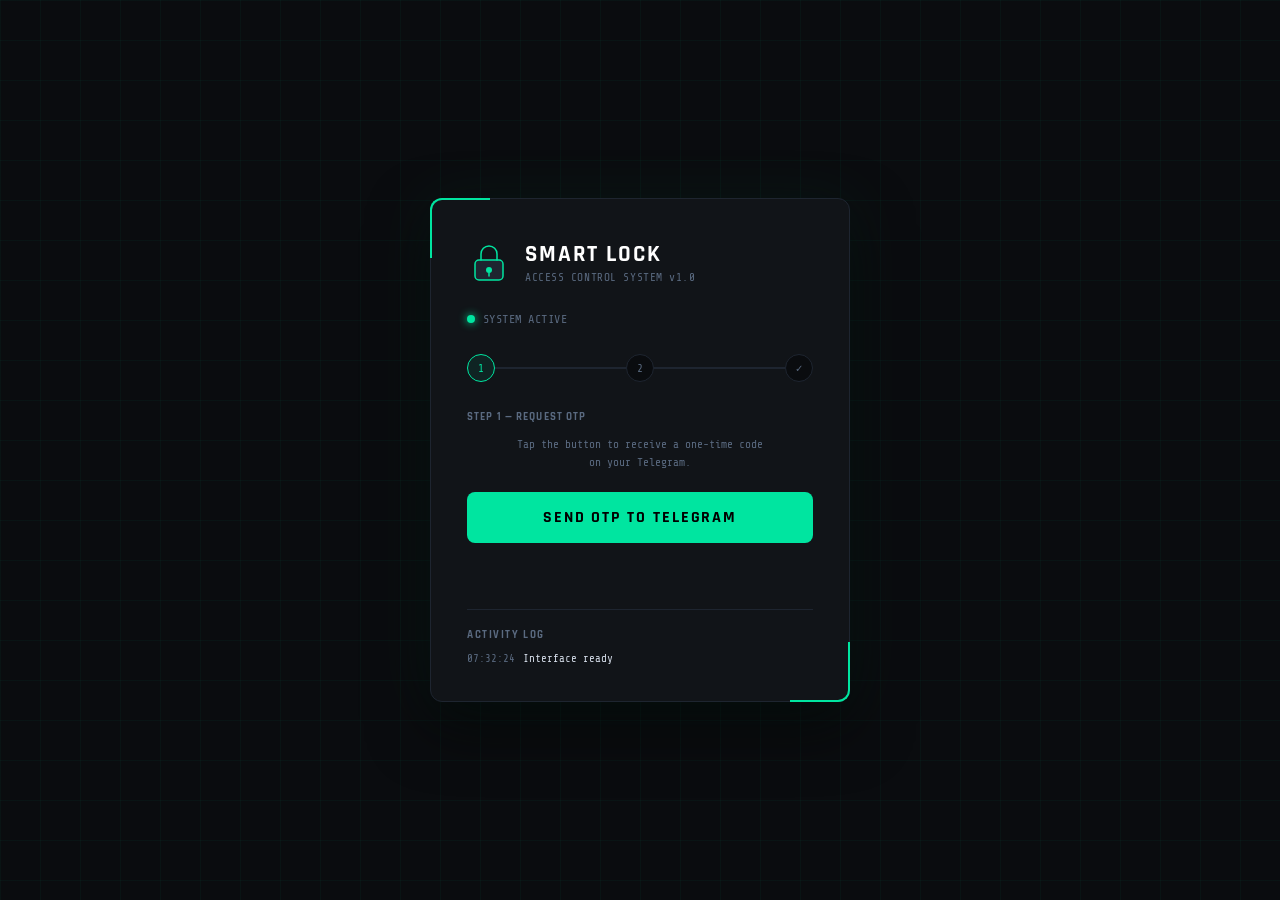
==== OneDrive/Desktop/files lock/index.html @ 022e4583 "updates" ====
<!DOCTYPE html>
<html lang="en">
<head>
  <meta charset="UTF-8"/>
  <meta name="viewport" content="width=device-width, initial-scale=1.0"/>
  <title>Smart Lock</title>
  <link rel="preconnect" href="https://fonts.googleapis.com"/>
  <link href="https://fonts.googleapis.com/css2?family=Share+Tech+Mono&family=Rajdhani:wght@400;600;700&display=swap" rel="stylesheet"/>

  <style>
    *, *::before, *::after { box-sizing: border-box; margin: 0; padding: 0; }

    :root {
      --bg:         #0a0c0f;
      --surface:    #111418;
      --border:     #1e2530;
      --accent:     #00e5a0;
      --accent-dim: #00a86b;
      --danger:     #ff4757;
      --warn:       #ffb830;
      --text:       #d4dce8;
      --muted:      #5a6a80;
      --mono:       'Share Tech Mono', monospace;
      --sans:       'Rajdhani', sans-serif;
    }

    html, body {
      height: 100%;
      background: var(--bg);
      color: var(--text);
      font-family: var(--sans);
      font-size: 16px;
      -webkit-font-smoothing: antialiased;
    }

    body {
      display: flex;
      align-items: center;
      justify-content: center;
      min-height: 100vh;
    }

    body::before {
      content: '';
      position: fixed; inset: 0;
      background-image:
        linear-gradient(rgba(0,229,160,.04) 1px, transparent 1px),
        linear-gradient(90deg, rgba(0,229,160,.04) 1px, transparent 1px);
      background-size: 40px 40px;
      pointer-events: none;
    }

    /* ── Card ── */
    .card {
      position: relative;
      width: min(420px, 92vw);
      background: var(--surface);
      border: 1px solid var(--border);
      border-radius: 12px;
      padding: 40px 36px 36px;
      box-shadow: 0 0 60px rgba(0,229,160,.06), 0 24px 60px rgba(0,0,0,.6);
    }
    .card::before {
      content: '';
      position: absolute;
      top: -1px; left: -1px;
      width: 60px; height: 60px;
      border-top: 2px solid var(--accent);
      border-left: 2px solid var(--accent);
      border-radius: 12px 0 0 0;
    }
    .card::after {
      content: '';
      position: absolute;
      bottom: -1px; right: -1px;
      width: 60px; height: 60px;
      border-bottom: 2px solid var(--accent);
      border-right: 2px solid var(--accent);
      border-radius: 0 0 12px 0;
    }

    /* ── Header ── */
    .header {
      display: flex;
      align-items: center;
      gap: 14px;
      margin-bottom: 28px;
    }
    .lock-icon { width: 44px; height: 44px; flex-shrink: 0; }
    .lock-icon .shackle {
      transition: transform .5s cubic-bezier(.34,1.56,.64,1);
      transform-origin: 50% 80%;
    }
    .card.unlocked .lock-icon .shackle {
      transform: rotate(-40deg) translateY(-3px);
    }
    .title-group h1 {
      font-size: 1.45rem; font-weight: 700;
      letter-spacing: .08em; text-transform: uppercase; color: #fff;
    }
    .title-group p {
      font-family: var(--mono); font-size: .7rem;
      color: var(--muted); letter-spacing: .05em; margin-top: 2px;
    }

    /* ── Status ── */
    .status-row {
      display: flex; align-items: center; gap: 8px;
      font-family: var(--mono); font-size: .75rem;
      color: var(--muted); margin-bottom: 28px; letter-spacing: .04em;
    }
    .dot {
      width: 8px; height: 8px; border-radius: 50%;
      background: var(--muted); flex-shrink: 0;
      transition: background .3s, box-shadow .3s;
    }
    .dot.online  { background: var(--accent); box-shadow: 0 0 8px var(--accent); }
    .dot.success { background: var(--accent); box-shadow: 0 0 12px var(--accent); animation: pulse 1s ease 3; }
    .dot.warn    { background: var(--warn);   box-shadow: 0 0 8px var(--warn); }
    .dot.error   { background: var(--danger); box-shadow: 0 0 8px var(--danger); }
    @keyframes pulse {
      0%,100% { box-shadow: 0 0 8px var(--accent); }
      50%     { box-shadow: 0 0 20px var(--accent), 0 0 40px rgba(0,229,160,.4); }
    }

    /* ── Step indicator ── */
    .step-indicator {
      display: flex; align-items: center; margin-bottom: 28px;
    }
    .s-dot {
      width: 28px; height: 28px; border-radius: 50%;
      border: 1.5px solid var(--border); background: var(--bg);
      display: flex; align-items: center; justify-content: center;
      font-family: var(--mono); font-size: .7rem; color: var(--muted);
      flex-shrink: 0; transition: all .3s;
    }
    .s-dot.active { border-color: var(--accent); color: var(--accent); background: rgba(0,229,160,.08); }
    .s-dot.done   { border-color: var(--accent-dim); background: var(--accent-dim); color: #000; }
    .s-line { flex: 1; height: 1.5px; background: var(--border); transition: background .3s; }
    .s-line.done { background: var(--accent-dim); }

    /* ── Steps ── */
    .step { display: none; }
    .step.active { display: block; }

    .step-label {
      font-size: .7rem; font-weight: 700;
      letter-spacing: .1em; text-transform: uppercase;
      color: var(--muted); margin-bottom: 12px;
    }

    /* ── Input ── */
    .input-label {
      display: block; font-size: .75rem; font-weight: 600;
      letter-spacing: .12em; text-transform: uppercase;
      color: var(--muted); margin-bottom: 8px;
    }
    .otp-input {
      width: 100%; background: var(--bg);
      border: 1px solid var(--border); border-radius: 8px;
      padding: 14px 16px; font-family: var(--mono);
      font-size: 1.5rem; letter-spacing: .3em;
      color: var(--text); outline: none; text-align: center;
      transition: border-color .2s, box-shadow .2s;
    }
    .otp-input:focus {
      border-color: var(--accent-dim);
      box-shadow: 0 0 0 3px rgba(0,229,160,.1);
    }
    .otp-input::placeholder { letter-spacing: .15em; color: var(--muted); font-size: 1rem; }

    .hint {
      font-family: var(--mono); font-size: .7rem;
      color: var(--muted); margin-top: 10px;
      text-align: center; line-height: 1.6;
    }

    /* ── Buttons ── */
    .btn {
      margin-top: 20px; width: 100%; padding: 15px;
      border: none; border-radius: 8px; font-family: var(--sans);
      font-size: 1rem; font-weight: 700; letter-spacing: .12em;
      text-transform: uppercase; cursor: pointer;
      transition: background .2s, transform .15s, box-shadow .2s;
    }
    .btn:disabled { opacity: .45; cursor: not-allowed; }
    .btn:active:not(:disabled) { transform: scale(.97); }

    .btn-primary { background: var(--accent); color: #000; }
    .btn-primary:hover:not(:disabled) {
      background: #1affc0;
      box-shadow: 0 0 24px rgba(0,229,160,.4);
    }
    .btn-ghost {
      background: transparent; color: var(--muted);
      border: 1px solid var(--border); margin-top: 10px;
      font-size: .8rem; padding: 10px;
    }
    .btn-ghost:hover:not(:disabled) { color: var(--text); border-color: var(--muted); }

    .btn .spinner {
      display: none; width: 16px; height: 16px;
      border: 2px solid rgba(0,0,0,.3); border-top-color: #000;
      border-radius: 50%; animation: spin .7s linear infinite; margin: 0 auto;
    }
    .btn.loading .btn-text { display: none; }
    .btn.loading .spinner  { display: block; }
    @keyframes spin { to { transform: rotate(360deg); } }

    /* ── Toast ── */
    .toast {
      margin-top: 16px; padding: 11px 15px; border-radius: 8px;
      font-family: var(--mono); font-size: .75rem; letter-spacing: .04em;
      opacity: 0; transform: translateY(6px);
      transition: opacity .3s, transform .3s; pointer-events: none;
    }
    .toast.show { opacity: 1; transform: translateY(0); }
    .toast.success { background: rgba(0,229,160,.1); border: 1px solid rgba(0,229,160,.3); color: var(--accent); }
    .toast.error   { background: rgba(255,71,87,.1);  border: 1px solid rgba(255,71,87,.3);  color: var(--danger); }
    .toast.warn    { background: rgba(255,184,48,.1); border: 1px solid rgba(255,184,48,.3); color: var(--warn); }

    /* ── Success screen ── */
    .success-icon { text-align: center; padding: 12px 0 16px; }
    .success-icon svg { margin-bottom: 16px; }
    .success-title {
      font-size: 1.2rem; font-weight: 700;
      letter-spacing: .08em; color: #fff; text-transform: uppercase;
    }

    /* ── Log ── */
    .log-section { margin-top: 28px; border-top: 1px solid var(--border); padding-top: 18px; }
    .log-title {
      font-size: .7rem; font-weight: 700;
      letter-spacing: .14em; text-transform: uppercase;
      color: var(--muted); margin-bottom: 10px;
    }
    .log-feed {
      list-style: none; display: flex; flex-direction: column;
      gap: 6px; max-height: 110px; overflow-y: auto;
    }
    .log-feed::-webkit-scrollbar { width: 3px; }
    .log-feed::-webkit-scrollbar-thumb { background: var(--border); border-radius: 2px; }
    .log-entry {
      font-family: var(--mono); font-size: .68rem;
      color: var(--muted); display: flex; gap: 8px;
      animation: slideIn .25s ease;
    }
    @keyframes slideIn {
      from { opacity: 0; transform: translateX(-6px); }
      to   { opacity: 1; transform: none; }
    }
    .log-entry .log-time { flex-shrink: 0; }
    .log-entry .log-ok   { color: var(--accent); }
    .log-entry .log-err  { color: var(--danger); }
    .log-entry .log-warn { color: var(--warn); }
    .log-entry .log-info { color: var(--text); }
  </style>
</head>
<body>
<div class="card" id="card">

  <!-- Header -->
  <div class="header">
    <svg class="lock-icon" viewBox="0 0 44 44" fill="none" xmlns="http://www.w3.org/2000/svg">
      <rect x="8" y="20" width="28" height="20" rx="4" fill="#1e2530" stroke="#00e5a0" stroke-width="1.5"/>
      <path class="shackle" d="M14 20V14a8 8 0 1 1 16 0v6" stroke="#00e5a0" stroke-width="1.5" stroke-linecap="round" fill="none"/>
      <circle cx="22" cy="30" r="3" fill="#00e5a0"/>
      <line x1="22" y1="33" x2="22" y2="36" stroke="#00e5a0" stroke-width="1.5" stroke-linecap="round"/>
    </svg>
    <div class="title-group">
      <h1>Smart Lock</h1>
      <p>ACCESS CONTROL SYSTEM v1.0</p>
    </div>
  </div>

  <!-- Status -->
  <div class="status-row">
    <div class="dot online" id="statusDot"></div>
    <span id="statusText">SYSTEM ACTIVE</span>
  </div>

  <!-- Step indicator (3 steps) -->
  <div class="step-indicator">
    <div class="s-dot active" id="ind1">1</div>
    <div class="s-line"       id="line1"></div>
    <div class="s-dot"        id="ind2">2</div>
    <div class="s-line"       id="line2"></div>
    <div class="s-dot"        id="ind3">✓</div>
  </div>

  <!-- ══ STEP 1 : Request OTP ══ -->
  <div class="step active" id="step1">
    <div class="step-label">Step 1 — Request OTP</div>
    <p class="hint">Tap the button to receive a one-time code<br>on your Telegram.</p>
    <button class="btn btn-primary" id="sendOtpBtn" onclick="sendOtp()">
      <span class="btn-text">SEND OTP TO TELEGRAM</span>
      <span class="spinner"></span>
    </button>
    <div class="toast" id="toast1"></div>
  </div>

  <!-- ══ STEP 2 : Enter OTP ══ -->
  <div class="step" id="step2">
    <div class="step-label">Step 2 — Enter OTP</div>
    <label class="input-label" for="otpInput">4-digit code from Telegram</label>
    <input
      class="otp-input" id="otpInput"
      type="text" inputmode="numeric"
      maxlength="4" placeholder="• • • •" autocomplete="off"
    />
    <button class="btn btn-primary" id="verifyBtn" onclick="verifyOtp()">
      <span class="btn-text">VERIFY &amp; UNLOCK</span>
      <span class="spinner"></span>
    </button>
    <button class="btn btn-ghost" onclick="resetToStep1()">← Request a new OTP</button>
    <div class="toast" id="toast2"></div>
  </div>

  <!-- ══ STEP 3 : Success ══ -->
  <div class="step" id="step3">
    <div class="success-icon">
      <svg width="56" height="56" viewBox="0 0 56 56" fill="none">
        <circle cx="28" cy="28" r="27" stroke="#00e5a0" stroke-width="1.5" fill="rgba(0,229,160,.08)"/>
        <path d="M17 28.5l8 8 14-16" stroke="#00e5a0" stroke-width="2" stroke-linecap="round" stroke-linejoin="round"/>
      </svg>
      <div class="success-title">Door Unlocked</div>
      <p class="hint" style="margin-top:10px">Relay is active. Lock resets automatically.</p>
    </div>
    <button class="btn btn-ghost" style="margin-top:20px" onclick="resetToStep1()">DONE / LOCK AGAIN</button>
  </div>

  <!-- Activity log -->
  <div class="log-section">
    <div class="log-title">Activity Log</div>
    <ul class="log-feed" id="logFeed"></ul>
  </div>

</div>

<script>
  // ════════════════════════════════════════════════
  //  CONFIG
  // ════════════════════════════════════════════════
  const API_URL = "https://script.google.com/macros/s/AKfycbwxT4UXNYJZGtFWGc_sHcWmUQrHfmm1KmGc2x3aWsHosBaII69DHyY8kfr-iMJT_iox3w/exec";
  const API_KEY = "satyam123";
  // ════════════════════════════════════════════════

  // DOM
  const $  = id => document.getElementById(id);
  const statusDot  = $("statusDot");
  const statusText = $("statusText");
  const card       = $("card");
  const logFeed    = $("logFeed");
  const sendOtpBtn = $("sendOtpBtn");
  const verifyBtn  = $("verifyBtn");
  const otpInput   = $("otpInput");
  const toast1     = $("toast1");
  const toast2     = $("toast2");
  const stepEls    = [$("step1"),  $("step2"),  $("step3")];
  const indEls     = [$("ind1"),   $("ind2"),   $("ind3")];
  const lineEls    = [$("line1"),  $("line2")];

  otpInput.addEventListener("keyup", e => { if (e.key === "Enter") verifyOtp(); });

  // ── Helpers ──────────────────────────────────

  function setStatus(cls, text) {
    statusDot.className    = "dot " + cls;
    statusText.textContent = text;
  }

  function toast(el, type, msg) {
    el.className = "toast " + type;
    el.textContent = msg;
    void el.offsetWidth;
    el.classList.add("show");
    setTimeout(() => el.classList.remove("show"), 4500);
  }

  function log(type, msg) {
    const t  = new Date().toLocaleTimeString("en-GB", { hour12: false });
    const li = document.createElement("li");
    li.className = "log-entry";
    li.innerHTML = `<span class="log-time">${t}</span><span class="log-${type}">${msg}</span>`;
    logFeed.prepend(li);
    while (logFeed.children.length > 25) logFeed.removeChild(logFeed.lastChild);
  }

  function busy(btn, on) {
    btn.disabled = on;
    btn.classList.toggle("loading", on);
  }

  function goStep(n) {
    stepEls.forEach((s, i) => s.classList.toggle("active", i === n));
    indEls.forEach((d, i) => {
      d.className = "s-dot";
      if (i < n)       d.classList.add("done");
      else if (i === n) d.classList.add("active");
    });
    lineEls.forEach((l, i) => l.classList.toggle("done", i < n));
    card.classList.toggle("unlocked", n === 2);
    if (n === 2) {
      setStatus("success", "DOOR UNLOCKED");
      setTimeout(resetToStep1, 8000);   // auto-reset after 8 s
    }
  }

  function resetToStep1() {
    otpInput.value = "";
    setStatus("online", "SYSTEM ACTIVE");
    goStep(0);
  }

  async function api(payload) {
    // ROOT CAUSE FIX:
    // Apps Script URLs redirect from script.google.com → script.googleusercontent.com.
    // Browsers follow that redirect but silently DROP the POST body (per HTTP spec).
    // The body never arrives, Apps Script gets nothing, request fails.
    //
    // SOLUTION: Use GET with all params in the query string.
    //   - No body to lose on redirect.
    //   - No CORS preflight (GET is a simple request).
    //   - doGet() in Code.gs already handles request_unlock and verify_otp.
    const params = new URLSearchParams({ ...payload, key: API_KEY });
    const r = await fetch(API_URL + "?" + params.toString(), {
      method: "GET",
      redirect: "follow"
    });
    if (!r.ok) throw new Error("HTTP " + r.status);
    const text = await r.text();
    try {
      return JSON.parse(text);
    } catch {
      throw new Error("Invalid response: " + text.slice(0, 120));
    }
  }

  // ── Step 1 : Request OTP ─────────────────────

  async function sendOtp() {
    busy(sendOtpBtn, true);
    setStatus("warn", "SENDING OTP…");
    try {
      const data = await api({ action: "request_unlock", method: "WEB" });
      if (data.success) {
        log("ok", "OTP dispatched to Telegram");
        setStatus("warn", "WAITING FOR OTP ENTRY");
        goStep(1);
        setTimeout(() => otpInput.focus(), 150);
      } else {
        toast(toast1, "error", "✗ " + (data.error || "Server error."));
        log("err", "Request failed: " + (data.error || "unknown"));
        setStatus("error", "FAILED");
      }
    } catch (e) {
      toast(toast1, "error", "✗ Cannot reach server. Check your connection.");
      log("err", "Network: " + e.message);
      setStatus("error", "CONNECTION ERROR");
    } finally {
      busy(sendOtpBtn, false);
    }
  }

  // ── Step 2 : Verify OTP ──────────────────────

  async function verifyOtp() {
    const otp = otpInput.value.trim();
    if (!/^\d{4}$/.test(otp)) {
      toast(toast2, "warn", "Enter the 4-digit code from Telegram.");
      otpInput.focus();
      return;
    }
    busy(verifyBtn, true);
    setStatus("warn", "VERIFYING…");
    try {
      const data = await api({ action: "verify_otp", method: "WEB", otp });
      if (data.success) {
        log("ok", "OTP correct → unlock signal sent");
        goStep(2);
      } else {
        toast(toast2, "error", "✗ " + (data.error || "Wrong OTP."));
        log("err", "Wrong OTP entered");
        setStatus("error", "WRONG OTP");
        otpInput.select();
      }
    } catch (e) {
      toast(toast2, "error", "✗ Cannot reach server.");
      log("err", "Network: " + e.message);
      setStatus("error", "CONNECTION ERROR");
    } finally {
      busy(verifyBtn, false);
    }
  }

  // Init
  log("info", "Interface ready");
</script>
</body>
</html>
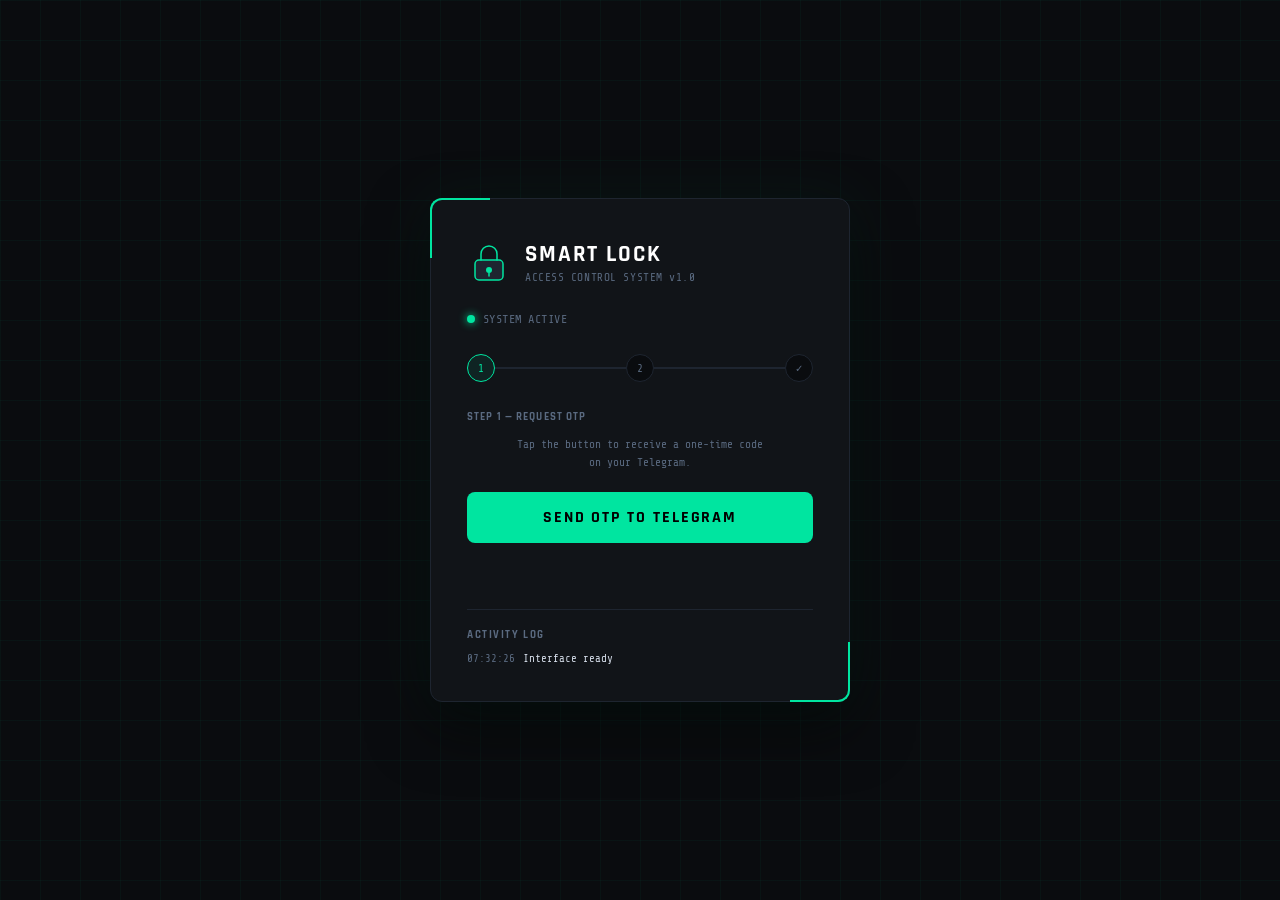
==== commit 52cda119: "Force push new version" ====
--- a/OneDrive/Desktop/files lock/index.html
+++ b/OneDrive/Desktop/files lock/index.html
@@ -341,7 +341,7 @@
   // ════════════════════════════════════════════════
   //  CONFIG
   // ════════════════════════════════════════════════
-  const API_URL = "https://script.google.com/macros/s/AKfycbwxT4UXNYJZGtFWGc_sHcWmUQrHfmm1KmGc2x3aWsHosBaII69DHyY8kfr-iMJT_iox3w/exec";
+  const API_URL = "https://script.google.com/macros/s/AKfycbylvc6xeCWt1qGqZ4Vwtg7XAmLuCef11YHlAaOnDe8a6w24QqygtlZDXGHI8xH-EuvysQ/exec";
   const API_KEY = "satyam123";
   // ════════════════════════════════════════════════
 
@@ -413,15 +413,7 @@
   }
 
   async function api(payload) {
-    // ROOT CAUSE FIX:
-    // Apps Script URLs redirect from script.google.com → script.googleusercontent.com.
-    // Browsers follow that redirect but silently DROP the POST body (per HTTP spec).
-    // The body never arrives, Apps Script gets nothing, request fails.
-    //
-    // SOLUTION: Use GET with all params in the query string.
-    //   - No body to lose on redirect.
-    //   - No CORS preflight (GET is a simple request).
-    //   - doGet() in Code.gs already handles request_unlock and verify_otp.
+    // GET with query string: no CORS preflight, body survives Google's redirect.
     const params = new URLSearchParams({ ...payload, key: API_KEY });
     const r = await fetch(API_URL + "?" + params.toString(), {
       method: "GET",
